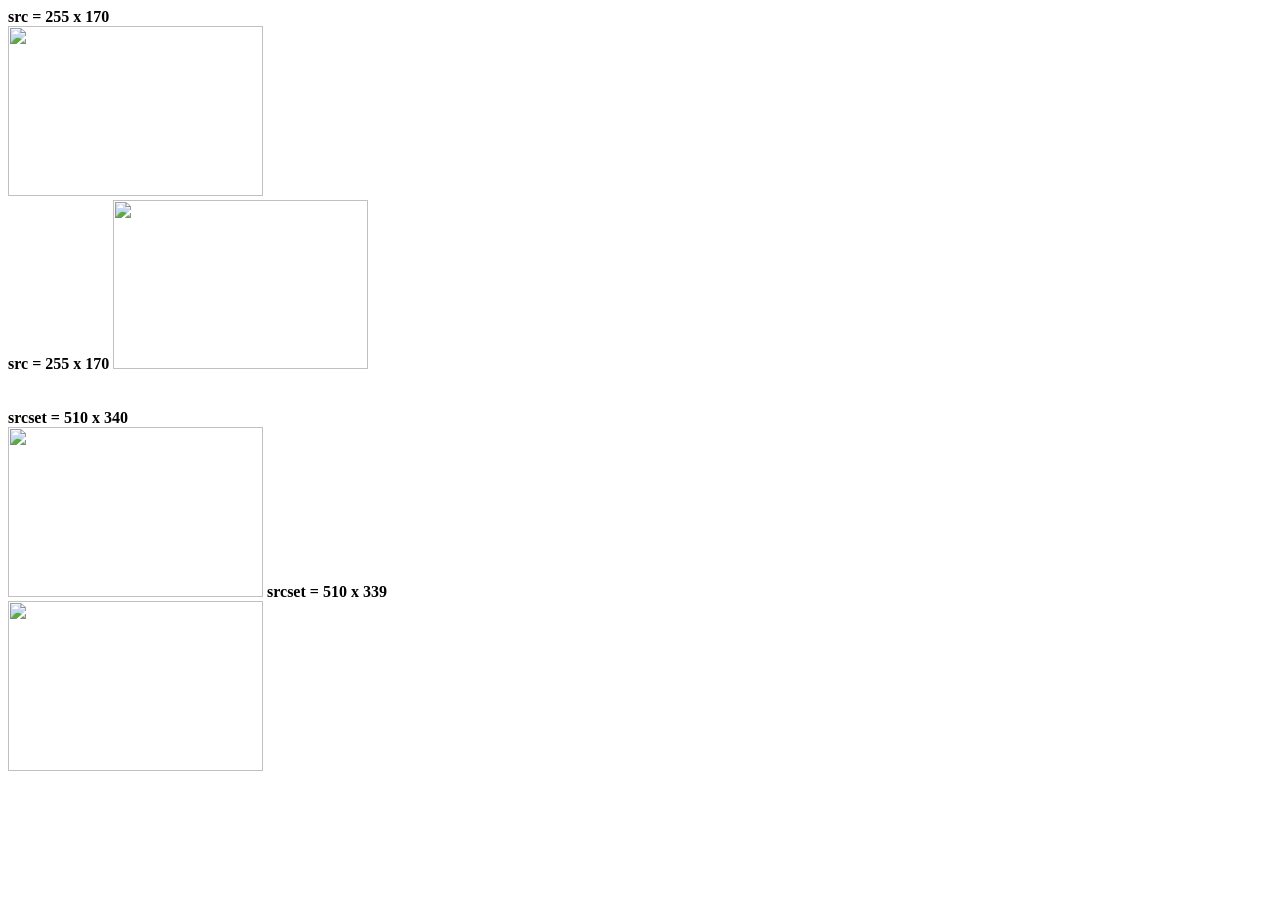
==== index.html @ 4b77b34c "Update index.html" ====
<!doctype html>
<html class="no-js" lang="">
    <head>
        <meta charset="utf-8">
        <meta http-equiv="X-UA-Compatible" content="IE=edge">
        <title>Josh Hunt</title>
        <meta name="description" content="">
        <meta name="viewport" content="width=device-width, initial-scale=1">
    </head>
    <body>
        <strong>src = 255 x 170</strong>
        <br>
        <img src="https://i.imgur.com/vucCJsb.jpg" width="255" height="170">
        <br>
        <strong>src = 255 x 170</strong>
        <img src="https://i.imgur.com/vucCJsb.jpg" width="255" height="169">
        <br>
        <br>
        <br>
        <strong>srcset = 510 x 340</strong>
        <br>
        <img src="https://i.imgur.com/QMAmgv9.jpg" srcset="https://i.imgur.com/eFmQZS2.jpg 2x" width="255" height="170">
        <strong>srcset = 510 x 339</strong>
        <br>
        <img src="https://i.imgur.com/QMAmgv9.jpg" srcset="https://i.imgur.com/8K07kMw.jpg 2x" width="255" height="170">
    </body>
</html>
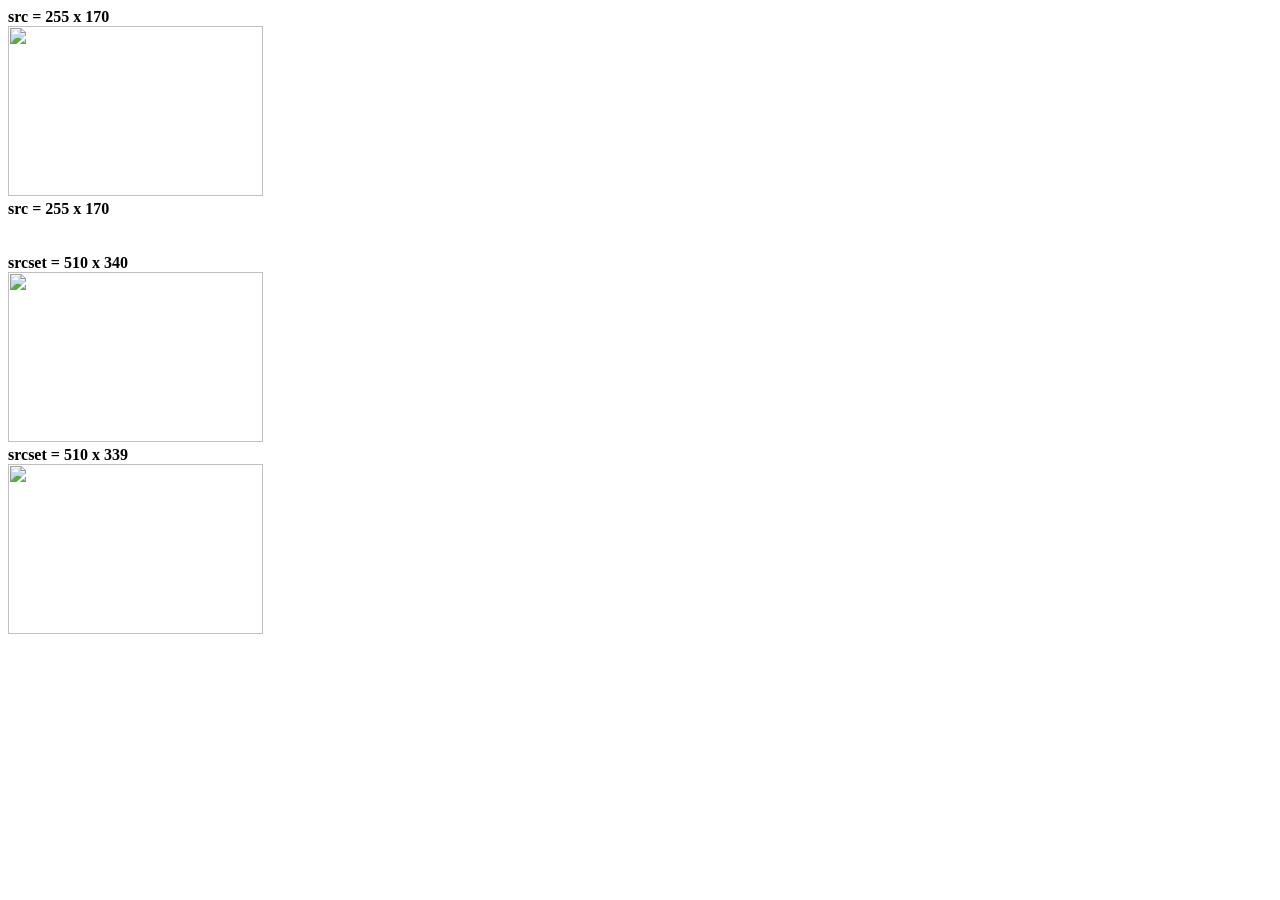
==== commit 84d6ed0b: "Update index.html" ====
--- a/index.html
+++ b/index.html
@@ -13,6 +13,7 @@
         <img src="https://i.imgur.com/vucCJsb.jpg" width="255" height="170">
         <br>
         <strong>src = 255 x 170</strong>
+        <br.
         <img src="https://i.imgur.com/vucCJsb.jpg" width="255" height="169">
         <br>
         <br>
@@ -20,6 +21,7 @@
         <strong>srcset = 510 x 340</strong>
         <br>
         <img src="https://i.imgur.com/QMAmgv9.jpg" srcset="https://i.imgur.com/eFmQZS2.jpg 2x" width="255" height="170">
+        <br>
         <strong>srcset = 510 x 339</strong>
         <br>
         <img src="https://i.imgur.com/QMAmgv9.jpg" srcset="https://i.imgur.com/8K07kMw.jpg 2x" width="255" height="170">
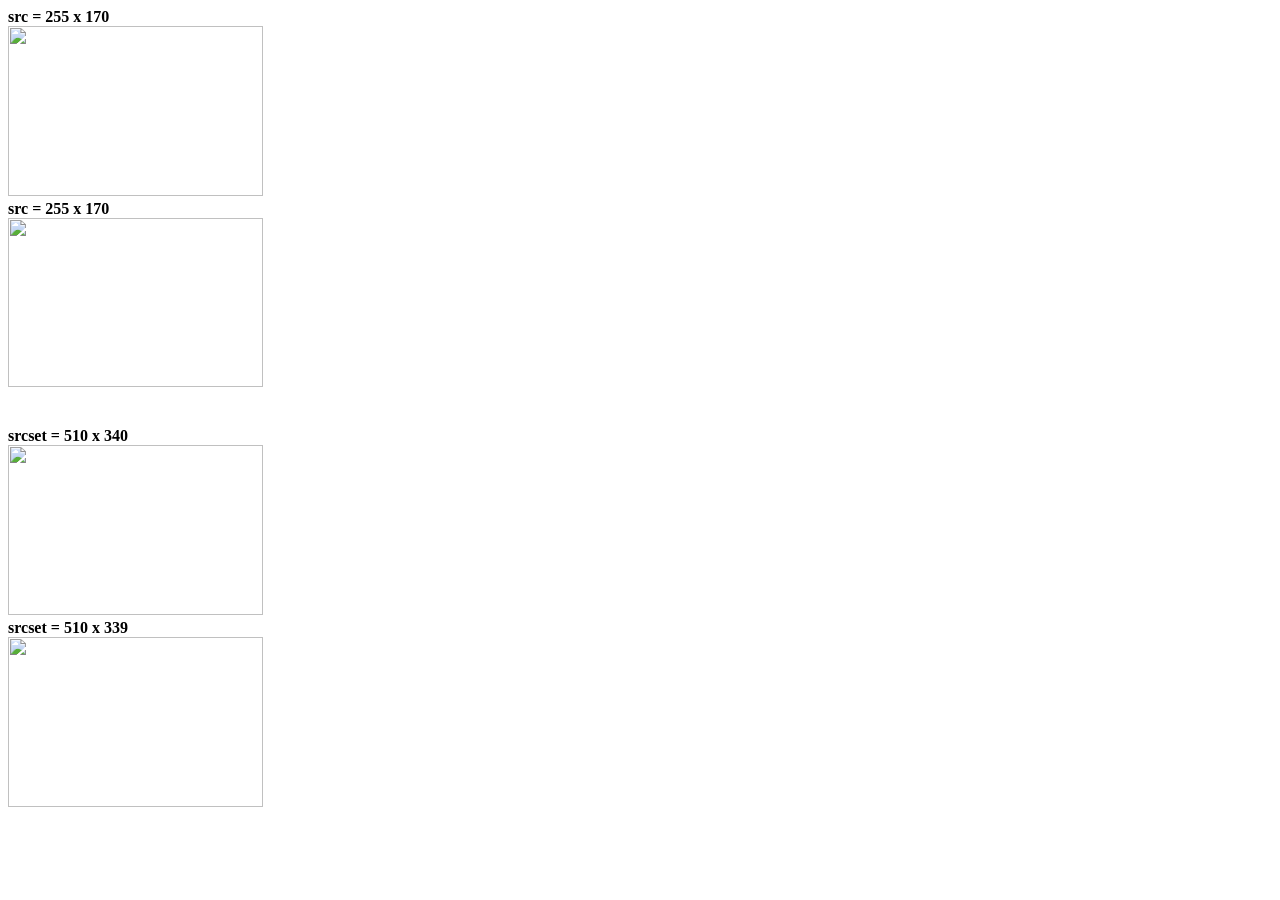
==== commit a4826518: "Update index.html" ====
--- a/index.html
+++ b/index.html
@@ -13,7 +13,7 @@
         <img src="https://i.imgur.com/vucCJsb.jpg" width="255" height="170">
         <br>
         <strong>src = 255 x 170</strong>
-        <br.
+        <br>
         <img src="https://i.imgur.com/vucCJsb.jpg" width="255" height="169">
         <br>
         <br>
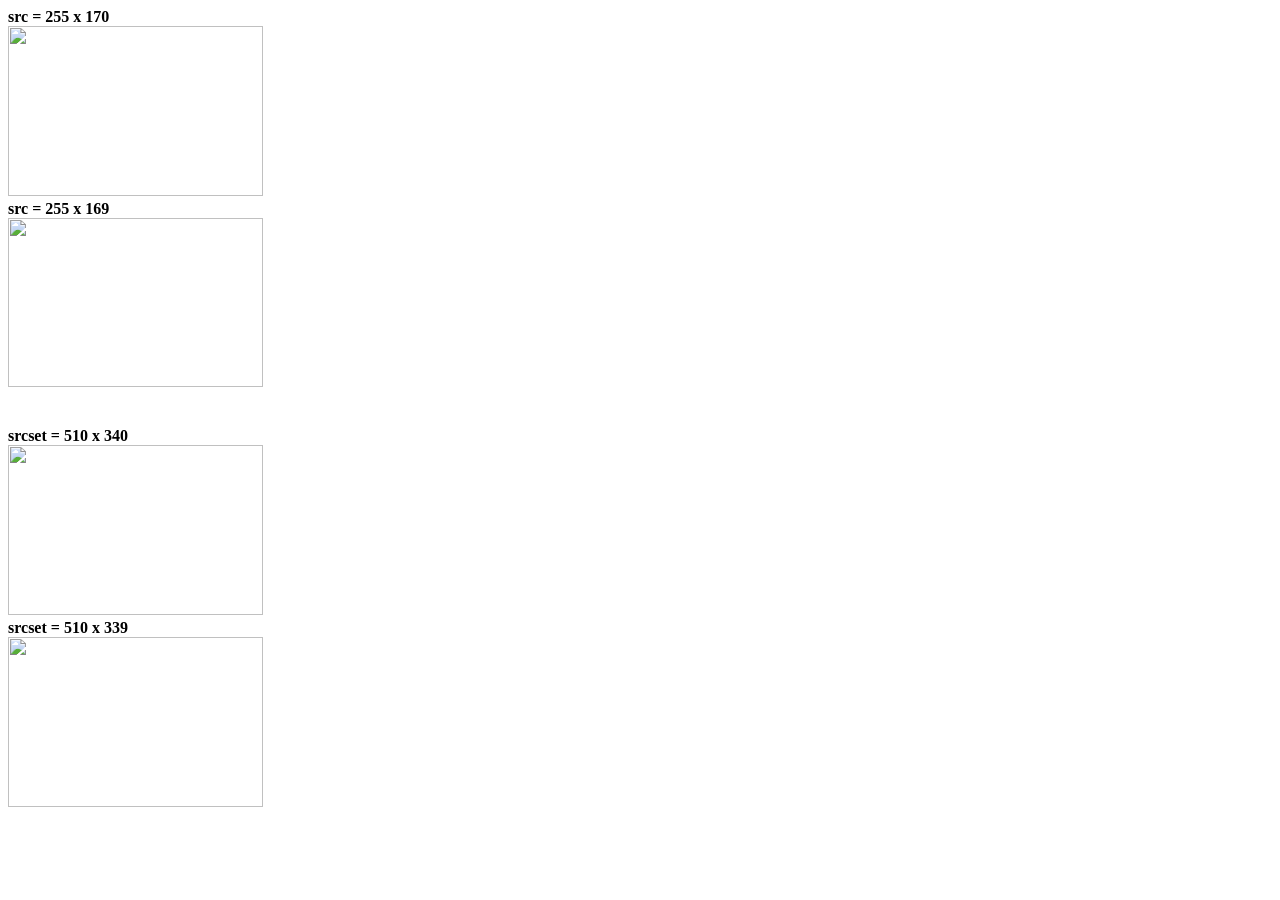
==== commit 7773e5ee: "Update index.html" ====
--- a/index.html
+++ b/index.html
@@ -12,7 +12,7 @@
         <br>
         <img src="https://i.imgur.com/vucCJsb.jpg" width="255" height="170">
         <br>
-        <strong>src = 255 x 170</strong>
+        <strong>src = 255 x 169</strong>
         <br>
         <img src="https://i.imgur.com/vucCJsb.jpg" width="255" height="169">
         <br>
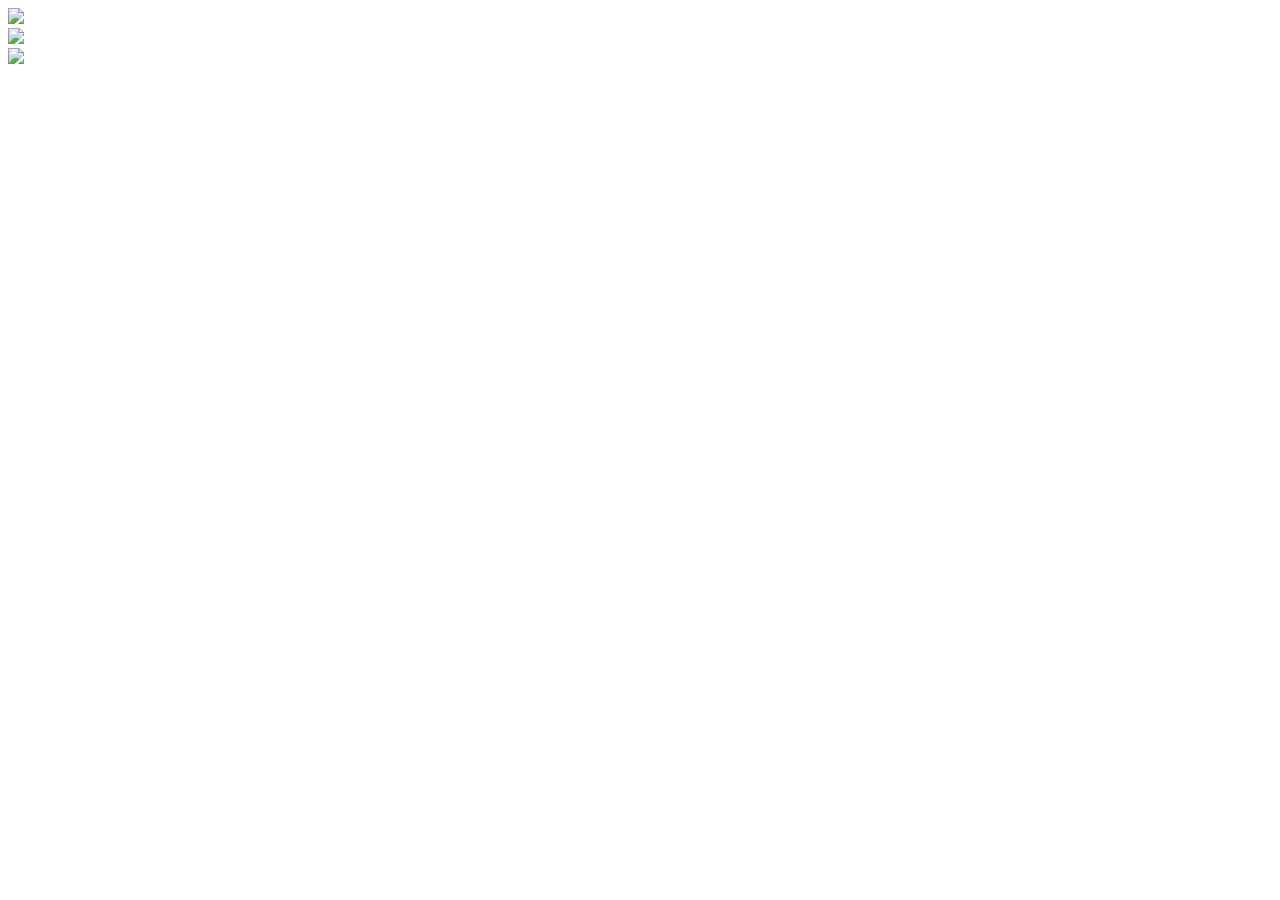
==== commit d10cae3e: "Update index.html" ====
--- a/index.html
+++ b/index.html
@@ -8,22 +8,8 @@
         <meta name="viewport" content="width=device-width, initial-scale=1">
     </head>
     <body>
-        <strong>src = 255 x 170</strong>
-        <br>
-        <img src="https://i.imgur.com/vucCJsb.jpg" width="255" height="170">
-        <br>
-        <strong>src = 255 x 169</strong>
-        <br>
-        <img src="https://i.imgur.com/vucCJsb.jpg" width="255" height="169">
-        <br>
-        <br>
-        <br>
-        <strong>srcset = 510 x 340</strong>
-        <br>
-        <img src="https://i.imgur.com/QMAmgv9.jpg" srcset="https://i.imgur.com/eFmQZS2.jpg 2x" width="255" height="170">
-        <br>
-        <strong>srcset = 510 x 339</strong>
-        <br>
-        <img src="https://i.imgur.com/QMAmgv9.jpg" srcset="https://i.imgur.com/8K07kMw.jpg 2x" width="255" height="170">
+        <img src='http://i.imgur.com/zUOxOE6.png' srcset='http://i.imgur.com/yB0adEr.png 3x'><br>
+        <img src='http://i.imgur.com/zUOxOE6.png' srcset='http://i.imgur.com/R6bdFJf.png 3x'><br>
+        <img src='http://i.imgur.com/zUOxOE6.png' srcset='http://i.imgur.com/VCKKw5K.png 3x'>
     </body>
 </html>
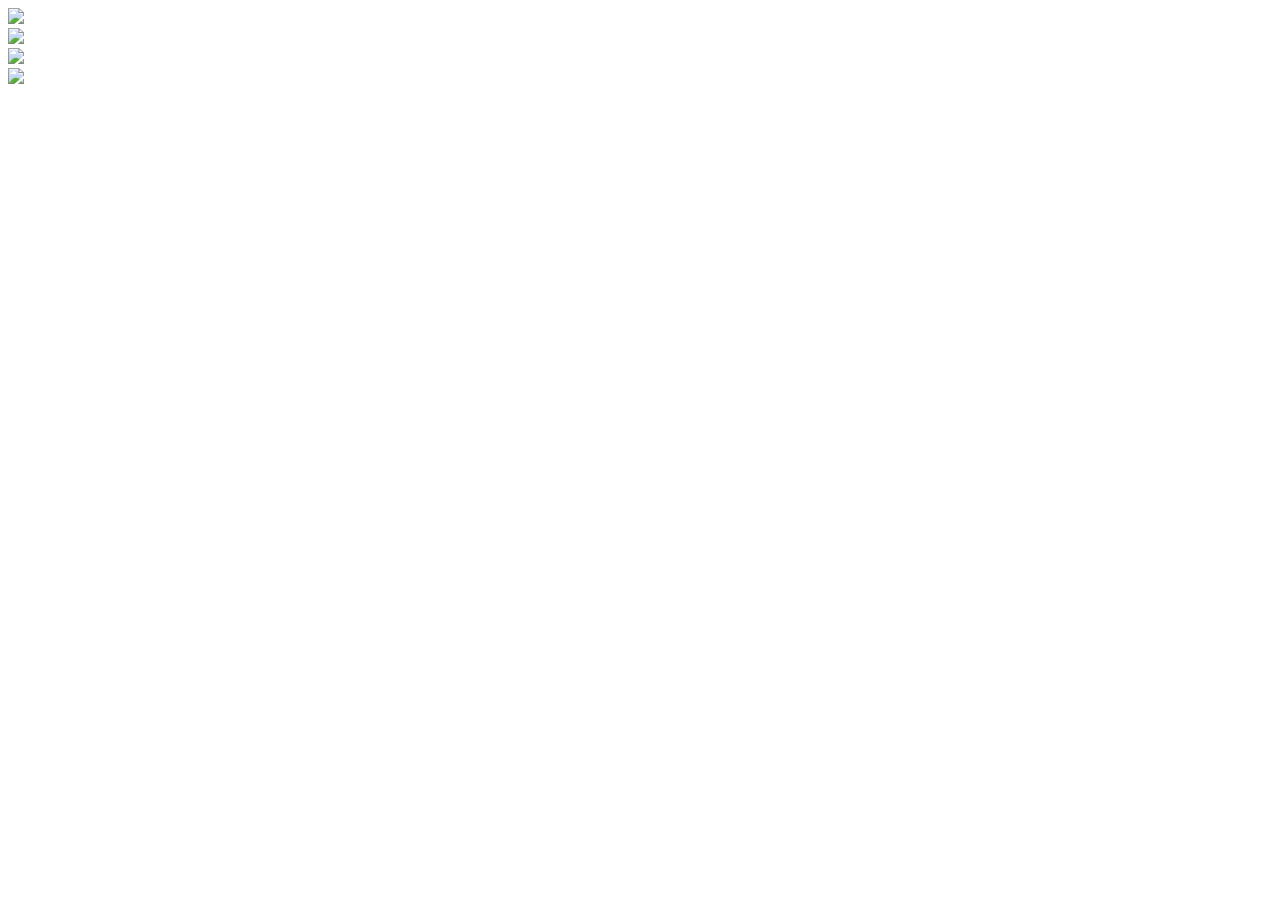
==== commit ca56dc96: "Update index.html" ====
--- a/index.html
+++ b/index.html
@@ -9,7 +9,8 @@
     </head>
     <body>
         <img src='http://i.imgur.com/zUOxOE6.png' srcset='http://i.imgur.com/yB0adEr.png 3x'><br>
+        <img src='http://i.imgur.com/zUOxOE6.png' srcset='http://i.imgur.com/VCKKw5K.png 3x'><br>
         <img src='http://i.imgur.com/zUOxOE6.png' srcset='http://i.imgur.com/R6bdFJf.png 3x'><br>
-        <img src='http://i.imgur.com/zUOxOE6.png' srcset='http://i.imgur.com/VCKKw5K.png 3x'>
+        <img src='http://i.imgur.com/zUOxOE6.png' srcset='http://i.imgur.com/b9kgLtW.png 3x'>
     </body>
 </html>
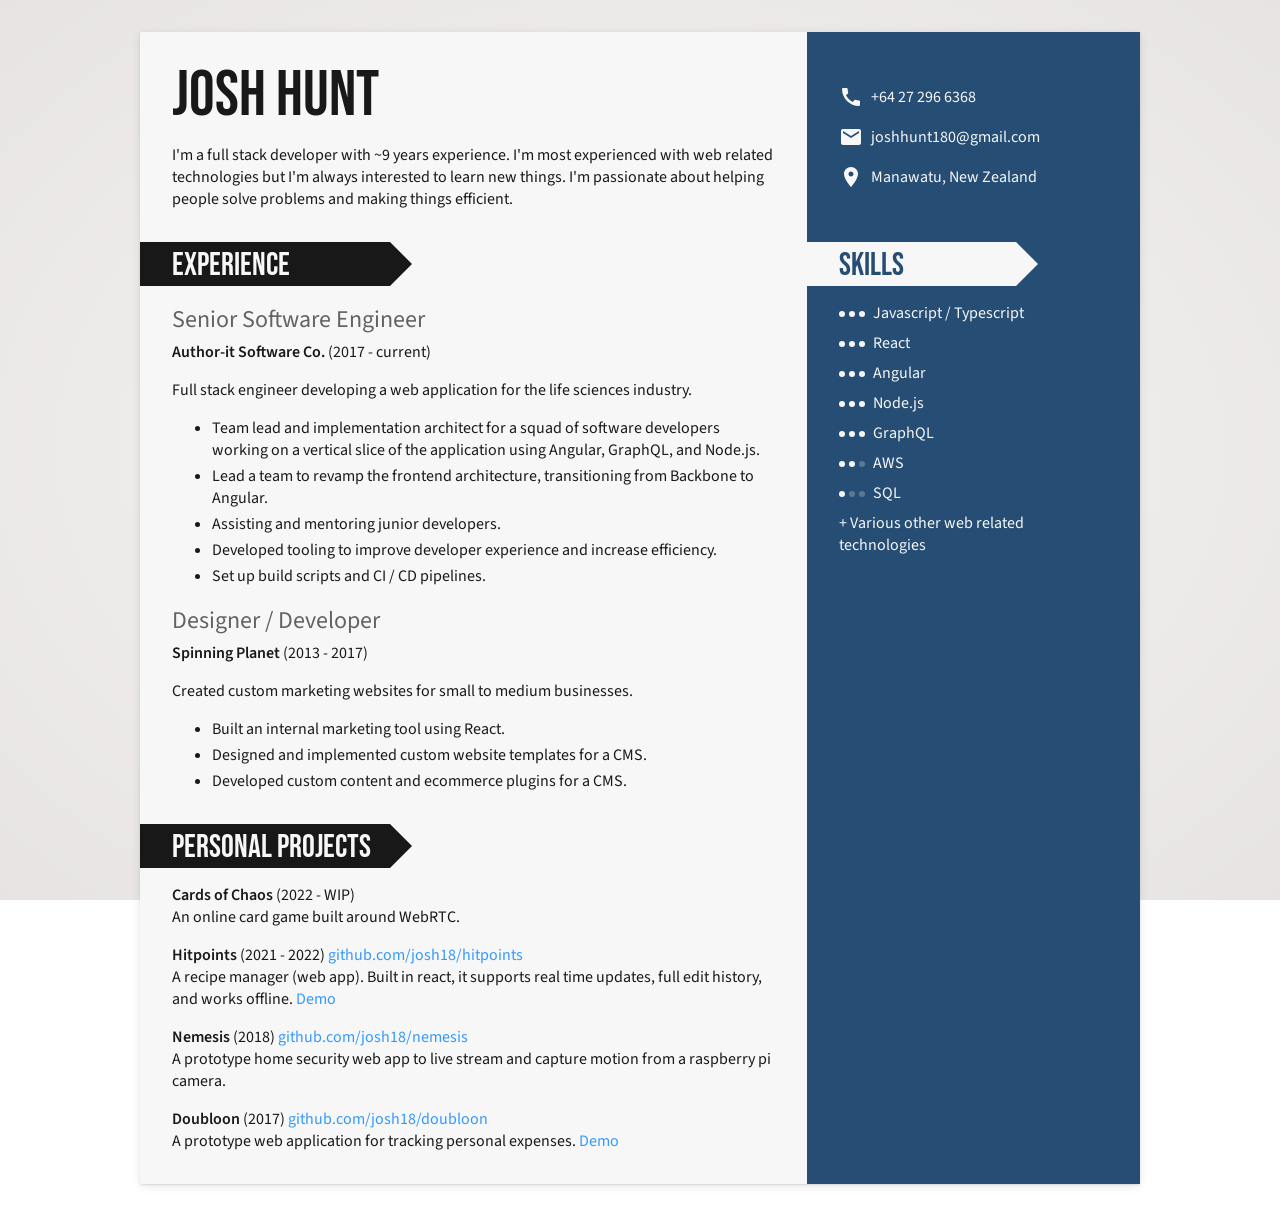
==== commit b84ca688: "Add CV" ====
--- a/index.html
+++ b/index.html
@@ -1,16 +1,110 @@
 <!doctype html>
-<html class="no-js" lang="">
+<html lang="en">
     <head>
-        <meta charset="utf-8">
-        <meta http-equiv="X-UA-Compatible" content="IE=edge">
-        <title>Josh Hunt</title>
-        <meta name="description" content="">
-        <meta name="viewport" content="width=device-width, initial-scale=1">
-    </head>
+        <meta charset="utf-8" />
+        <!-- <link rel="icon" href="/favicon.svg"> -->
+        <meta name="viewport" content="width=device-width, initial-scale=1, shrink-to-fit=no">
+        <title>Josh Hunt CV</title>
+
+        <link rel="preconnect" href="https://fonts.googleapis.com">
+        <link rel="preconnect" href="https://fonts.gstatic.com" crossorigin>
+        <link rel="stylesheet" href="https://fonts.googleapis.com/css2?family=Bebas+Neue&family=Source+Sans+Pro:ital,wght@0,400;0,600;1,400&display=swap">
+
+        <link href="/styles.css" rel="stylesheet">
     <body>
-        <img src='http://i.imgur.com/zUOxOE6.png' srcset='http://i.imgur.com/yB0adEr.png 3x'><br>
-        <img src='http://i.imgur.com/zUOxOE6.png' srcset='http://i.imgur.com/VCKKw5K.png 3x'><br>
-        <img src='http://i.imgur.com/zUOxOE6.png' srcset='http://i.imgur.com/R6bdFJf.png 3x'><br>
-        <img src='http://i.imgur.com/zUOxOE6.png' srcset='http://i.imgur.com/b9kgLtW.png 3x'>
+        <div class="page">
+            <div class="content">
+                <h1>Josh Hunt</h1>
+
+                <p class="intro">I'm a full stack developer with ~9 years experience. I'm most experienced with web related technologies but I'm always interested to learn new things. I'm passionate about helping people solve problems and making things efficient.</p>
+            </div>
+
+            <div class="content secondary contact">
+                <div>
+                    <svg viewBox="0 0 24 24">
+                        <path d="M20.01 15.38c-1.23 0-2.42-.2-3.53-.56-.35-.12-.74-.03-1.01.24l-1.57 1.97c-2.83-1.35-5.48-3.9-6.89-6.83l1.95-1.66c.27-.28.35-.67.24-1.02-.37-1.11-.56-2.3-.56-3.53 0-.54-.45-.99-.99-.99H4.19C3.65 3 3 3.24 3 3.99 3 13.28 10.73 21 20.01 21c.71 0 .99-.63.99-1.18v-3.45c0-.54-.45-.99-.99-.99z"/>
+                    </svg>
+                    <a href="tel:+64272966368">+64 27 296 6368</a>
+                </div>
+                <div>
+                    <svg viewBox="0 0 24 24">
+                        <path d="M20 4H4c-1.1 0-1.99.9-1.99 2L2 18c0 1.1.9 2 2 2h16c1.1 0 2-.9 2-2V6c0-1.1-.9-2-2-2zm0 4l-8 5-8-5V6l8 5 8-5v2z"/>
+                    </svg>
+                    <a href="mailto:joshhunt180@gmail.com">joshhunt180@gmail.com</a>
+                </div>
+                <div>
+                    <svg viewBox="0 0 24 24">
+                        <path d="M12 2C8.13 2 5 5.13 5 9c0 5.25 7 13 7 13s7-7.75 7-13c0-3.87-3.13-7-7-7zm0 9.5c-1.38 0-2.5-1.12-2.5-2.5s1.12-2.5 2.5-2.5 2.5 1.12 2.5 2.5-1.12 2.5-2.5 2.5z"/>
+                    </svg>
+                    Manawatu, New Zealand
+                </div>
+            </div>
+
+            <div class="content">
+                <h2>Experience</h2>
+
+                <h3>Senior Software Engineer</h3>
+                <section class="experience">
+                    <span class="name">Author-it Software Co.</span> (2017 - current)
+                    <p>Full stack engineer developing a web application for the life sciences industry.</p>
+                    <ul>
+                        <li>Team lead and implementation architect for a squad of software developers working on a vertical slice of the application using Angular, GraphQL, and Node.js.</li>
+                        <li>Lead a team to revamp the frontend architecture, transitioning from Backbone to Angular.</li>
+                        <li>Assisting and mentoring junior developers.</li>
+                        <li>Developed tooling to improve developer experience and increase efficiency.</li>
+                        <li>Set up build scripts and CI / CD pipelines.</li>
+                    </ul>
+                </section>
+
+                <h3>Designer / Developer</h3>
+                <section class="experience">
+                    <span class="name">Spinning Planet</span> (2013 - 2017)
+                    <p>Created custom marketing websites for small to medium businesses.</p>
+                    <ul>
+                        <li>Built an internal marketing tool using React.</li>
+                        <li>Designed and implemented custom website templates for a CMS.</li>
+                        <li>Developed custom content and ecommerce plugins for a CMS.</li>
+                    </ul>
+                </section>
+
+                <h2>Personal Projects</h2>
+                <section class="personal-projects">
+                    <p>
+                        <span class="name">Cards of Chaos</span> (2022 - WIP)<br>
+                        An online card game built around WebRTC.
+                    </p>
+
+                    <p>
+                        <span class="name">Hitpoints</span> (2021 - 2022) <a href="https://github.com/josh18/hitpoints" target="_blank">github.com/josh18/hitpoints</a> <br>
+                        A recipe manager (web app). Built in react, it supports real time updates, full edit history, and works offline. <a href="https://josh18.github.io/hitpoints/recipes" target="_blank">Demo</a>
+                    </p>
+
+                    <p>
+                        <span class="name">Nemesis</span> (2018) <a href="https://github.com/josh18/nemesis" target="_blank">github.com/josh18/nemesis</a> <br>
+                        A prototype home security web app to live stream and capture motion from a raspberry pi camera.
+                    </p>
+
+                    <p>
+                        <span class="name">Doubloon</span> (2017) <a href="https://github.com/josh18/doubloon" target="_blank">github.com/josh18/doubloon</a> <br>
+                        A prototype web application for tracking personal expenses. <a href="http://doubloon.jjh.nz/" target="_blank">Demo</a>
+                    </p>
+                </section>
+            </div>
+
+            <div class="content secondary">
+                <h2>Skills</h2>
+
+                <div class="skills">
+                    <div><span class="dot"></span><span class="dot"></span><span class="dot"></span>Javascript / Typescript</div>
+                    <div><span class="dot"></span><span class="dot"></span><span class="dot"></span>React</div>
+                    <div><span class="dot"></span><span class="dot"></span><span class="dot"></span>Angular</div>
+                    <div><span class="dot"></span><span class="dot"></span><span class="dot"></span>Node.js</div>
+                    <div><span class="dot"></span><span class="dot"></span><span class="dot"></span>GraphQL</div>
+                    <div><span class="dot"></span><span class="dot"></span><span class="dot no"></span>AWS</div>
+                    <div><span class="dot"></span><span class="dot no"></span><span class="dot no"></span>SQL</div>
+                    <div>+ Various other web related technologies</div>
+                </div>
+            </div>
+        </div>
     </body>
 </html>
--- a/styles.css
+++ b/styles.css
@@ -0,0 +1,255 @@
+:root {
+    --light: hsl(0 0% 97%);
+    --dark: hsl(0, 0%, 0%, 0.9);
+}
+
+*,
+*::before,
+*::after {
+    box-sizing: border-box;
+}
+
+body {
+    display: flex;
+    flex-direction: column;
+    align-items: center;
+    margin: 0;
+    color: var(--dark);
+    background-image: radial-gradient(hsl(0deg 8% 96%), hsl(0deg 8% 90%));
+    background-attachment: fixed;
+    font-family: 'Source Sans Pro', sans-serif;
+    font-size: 16px;
+}
+
+h1, h2 {
+    font-family: 'Bebas Neue', sans-serif;
+    font-weight: 400;
+    margin: 0;
+    line-height: 1;
+}
+
+h1 {
+    font-size: 4em;
+}
+
+h2 {
+    position: relative;
+    display: inline-block;
+    min-width: 250px;
+    padding: 8px 16px 4px 32px;
+    margin-top: 32px;
+    margin-left: -32px;
+    font-size: 2em;
+    color: var(--light);
+    background-color: var(--dark);
+}
+
+h2:first-child {
+    margin-top: 0;
+}
+
+h2::after {
+    content: '';
+    position: absolute;
+    top: 0;
+    left: 100%;
+    border-top: 22px solid transparent;
+    border-bottom: 22px solid transparent;
+    border-left: 22px solid var(--dark);
+}
+
+h3 {
+    margin-top: 16px;
+    margin-bottom: 0;
+    font-size: 1.5em;
+    font-weight: 400;
+    color: hsl(0, 0%, 0%, 0.6);
+}
+
+a {
+    color: hsl(210deg 100% 60%);
+    text-decoration: none;
+}
+
+a:hover {
+    text-decoration: underline;
+}
+
+p, ul {
+    margin-top: 16px;
+    margin-bottom: 0;
+}
+
+li + li {
+    margin-top: 4px;
+}
+
+.page {
+    display: grid;
+    grid-template-columns: 2fr 1fr;
+    margin: 32px;
+    background-color:var(--light);
+    max-width: 1000px;
+    box-shadow: 0 1px 2px 0 hsl(0, 0%, 0%, 0.1), 0 2px 10px 0 hsl(0, 0%, 0%, 0.1);
+    border-radius: 2px;
+}
+
+header, main {
+    display: flex;
+}
+
+.content {
+    padding-top: 32px;
+    padding-right: 32px;
+    padding-left: 32px;
+}
+
+.content:nth-last-child(2) {
+    padding-bottom: 32px;
+}
+
+.intro {
+    margin-top: 16px;
+}
+
+.experience {
+    margin-top: 4px;
+}
+
+.name {
+    font-weight: 600;
+}
+
+.secondary {
+    color: var(--light);
+    background-color: hsl(210deg, 50%, 30%);
+}
+
+.secondary h2 {
+    background-color: var(--light);
+    color: hsl(210deg, 50%, 30%);
+    min-width: calc(66% + 32px);
+}
+
+.secondary h2::after {
+    border-left-color: var(--light);
+}
+
+.contact {
+    display: flex;
+    flex-direction: column;
+    justify-content: center;
+    row-gap: 16px;
+}
+
+.contact div {
+    display: flex;
+    align-items: center;
+}
+
+.contact a {
+    color: inherit;
+}
+
+.contact svg {
+    width: 24px;
+    height: 24px;
+    fill: currentColor;
+    margin-right: 8px;
+}
+
+.skills {
+    display: flex;
+    flex-direction: column;
+    row-gap: 8px;
+    margin-top: 16px;
+}
+
+.skills div {
+    display: flex;
+    align-items: center;
+}
+
+.dot {
+    width: 6px;
+    height: 6px;
+    margin-top: 1px;
+    margin-right: 4px;
+    background-color: currentColor;
+    border-radius: 50%;
+}
+
+.dot:last-of-type {
+    margin-right: 8px;
+}
+
+.no {
+    opacity: 0.25;
+}
+
+@media screen and (max-width: 750px) {
+    .page {
+        margin: 0;
+        box-shadow: none;
+    }
+}
+
+@media screen and (max-width: 650px) {
+    .page {
+        grid-template-columns: 1fr;
+    }
+
+    .contact {
+        order: 4;
+        position: relative;
+        padding-top: 64px;
+        padding-bottom: 32px;
+    }
+
+    .contact::before {
+        position: absolute;
+        content: '';
+        height: 1px;
+        top: 32px;
+        right: 32px;
+        left: 32px;
+        border-top: 1px solid rgb(255 255 255 / 10%);
+    }
+}
+
+@media print {
+    :root {
+        --light: #fff;
+    }
+
+    body {
+        background-image: none;
+    }
+
+    .page {
+        width: 100%;
+        margin: 0;
+        padding: 0;
+        background-color: transparent;
+        box-shadow: none;
+    }
+
+    .content:nth-last-child(2) {
+        padding-bottom: 8px;
+    }
+
+    .contact {
+        position: relative;
+    }
+
+    .contact::after {
+        position: absolute;
+        content: '';
+        top: 0;
+        left: 0;
+        right: 0;
+        z-index: -1;
+        height: 100vh;
+        background-color: hsl(210deg, 50%, 30%);
+    }
+}
